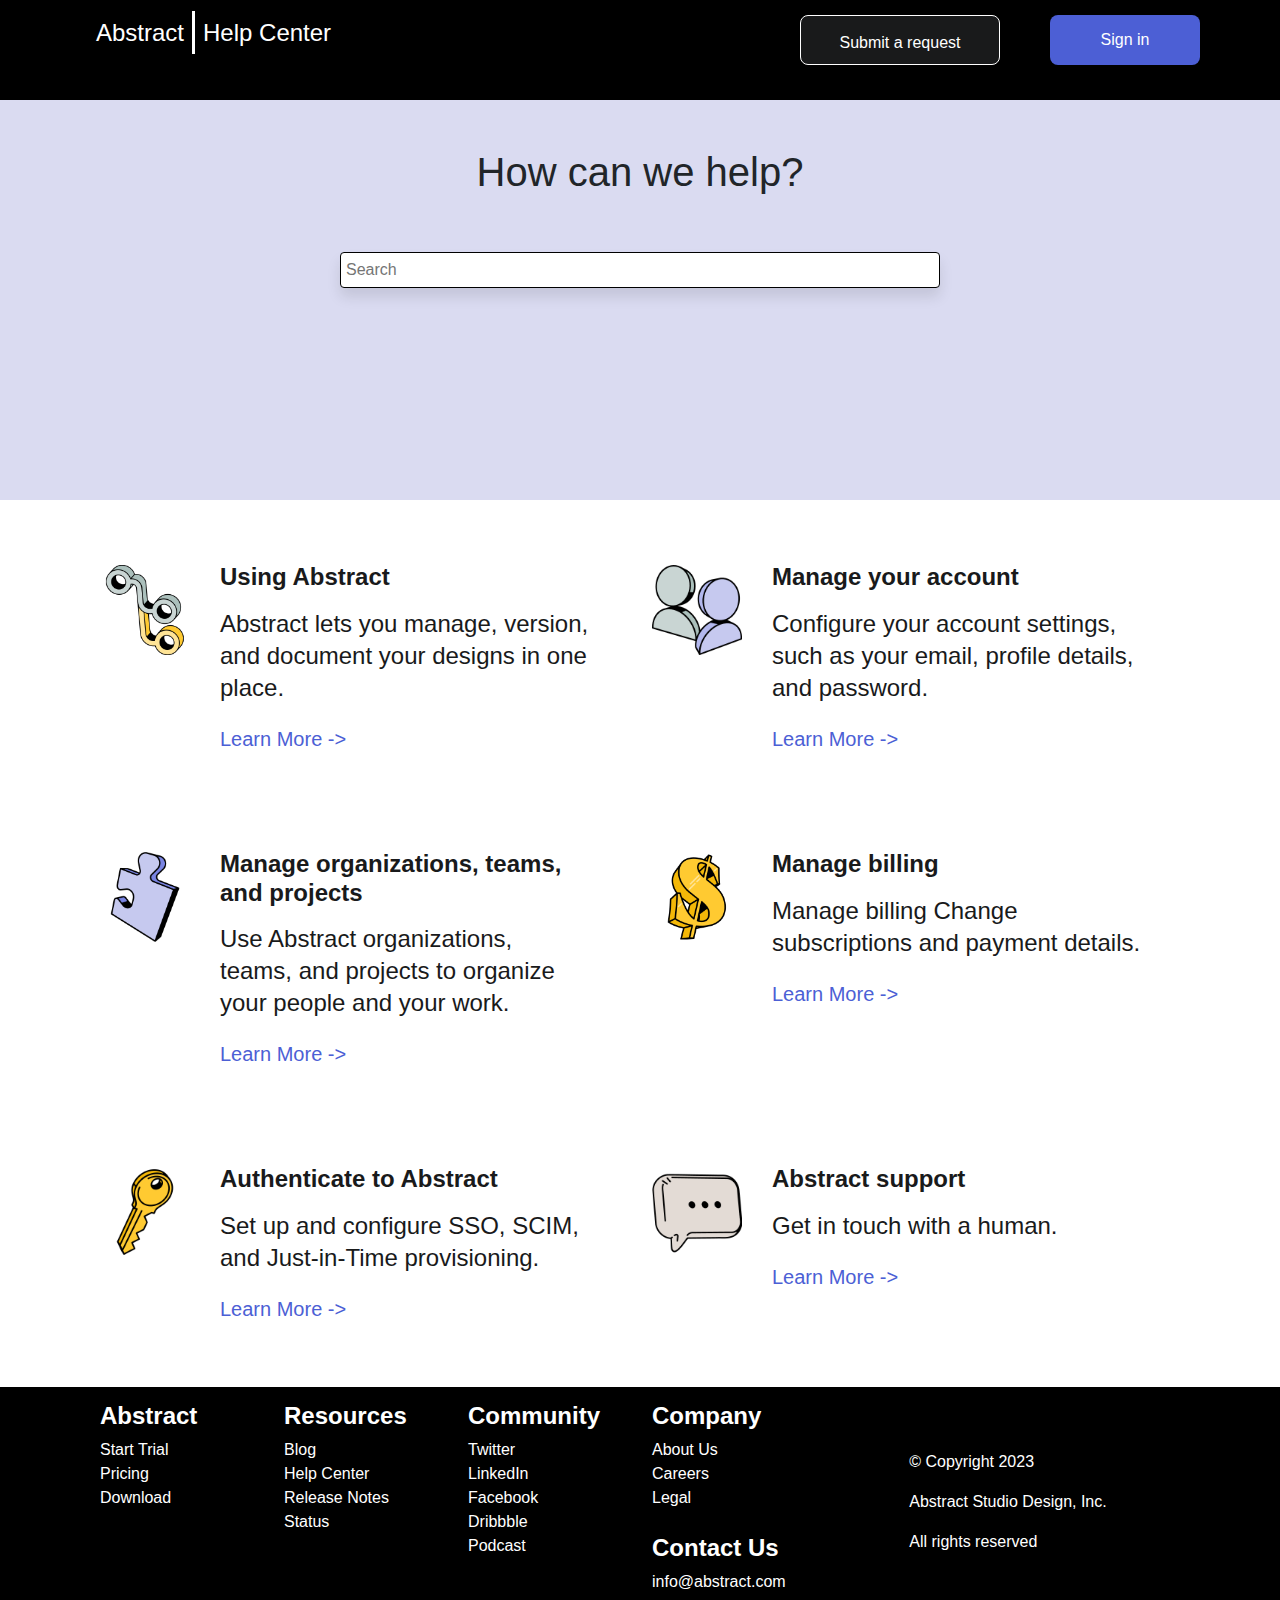
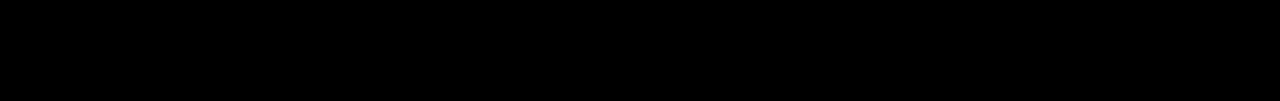
==== index.html @ f5628bef "style" ====
<!DOCTYPE html>
<html lang="en">
  <head>
    <meta charset="UTF-8" />
    <title>Version control for Sketch | Abstract</title>
    <meta name="viewport" content="width=device-width, initial-scale=1.0" />
    <meta name="viewport" content="width=device-width, initial-scale=1.0" />
    <meta content="Abstract" name="description" />
    <meta content="Abstract" name="author" />

    <link rel="stylesheet" href="https://cdn.jsdelivr.net/npm/bootstrap@5.3.2/dist/css/bootstrap.min.css"/>
    <link rel="stylesheet" href="style.css" />
  </head>
  <body>
    <section>
      <div class="container-fluid header ">
        <div class="row d-flex justify-content-between">
          <div class="header-item col-lg-6" id="header-help-center">
            
          </div>
          <div class="header-item col-lg-6 d-flex justify-content-end" id="header-sign">
            
          </div>
        </div>
      </div>
    </section>

    <!--SearchBox  -->
    <section>
      <div class="container-fluid nav-help">
        <div class="row">
          <div class="help-title text-center mt-5" id="help-title">
            
          </div>
          <div class="search-button text-center mt-5" id="nav-search"></div>
        </div>
      </div>
    </section>
    <section class="help-home" id="category-list-item">
      <div class="container-fluid">
        <div class="row">
          <div class="col-xl-6 col-lg-6 col-md-6 col-sm-12 help-item">
            <div class="help-list">
              <div class="list-img">
                <img
                  class="list-img-start"
                  src="images/help-page-1.png"
                  alt=""
                />
              </div>
              <div class="list-block">
                <div class="list-content">
                  <h4 class="list-title">Using Abstract</h4>
                  <div class="list-description">
                    Abstract lets you manage, version, and document your designs
                    in one place.
                  </div>
                  <a
                    href="https://help.abstract.com/hc/en-us/categories/360005436612-Using-Abstract"
                    class="list-link"
                    >Learn More ->
                  </a>
                </div>
              </div>
            </div>
          </div>
          <div class="col-xl-6 col-lg-6 col-md-6 col-sm-12 help-item">
            <div class="help-list">
              <div class="list-img">
                <img
                  class="list-img-start"
                  src="images/help-page-2.png"
                  alt=""
                />
              </div>
              <div class="list-block">
                <div class="list-content">
                  <h4 class="list-title">Manage your account</h4>
                  <div class="list-description">
                    Configure your account settings, such as your email, profile
                    details, and password.
                  </div>
                  <a
                    href="https://help.abstract.com/hc/en-us/categories/360005436612-Using-Abstract"
                    class="list-link"
                    >Learn More ->
                  </a>
                </div>
              </div>
            </div>
          </div>
          <div class="col-xl-6 col-lg-6 col-md-6 col-sm-12 help-item">
            <div class="help-list">
              <div class="list-img">
                <img
                  class="list-img-start"
                  src="images/help-page-3.png"
                  alt=""
                />
              </div>
              <div class="list-block">
                <div class="list-content">
                  <h4 class="list-title">
                    Manage organizations, teams, and projects
                  </h4>
                  <div class="list-description">
                    Use Abstract organizations, teams, and projects to organize
                    your people and your work.
                  </div>
                  <a
                    href="https://help.abstract.com/hc/en-us/categories/360005436612-Using-Abstract"
                    class="list-link"
                    >Learn More ->
                  </a>
                </div>
              </div>
            </div>
          </div>
          <div class="col-xl-6 col-lg-6 col-md-6 col-sm-12 help-item">
            <div class="help-list">
              <div class="list-img">
                <img
                  class="list-img-start"
                  src="images/help-page-4.png"
                  alt=""
                />
              </div>
              <div class="list-block">
                <div class="list-content">
                  <h4 class="list-title">Manage billing</h4>
                  <div class="list-description">
                    Manage billing Change subscriptions and payment details.
                  </div>
                  <a
                    href="https://help.abstract.com/hc/en-us/categories/360005436612-Using-Abstract"
                    class="list-link"
                    >Learn More ->
                  </a>
                </div>
              </div>
            </div>
          </div>
          <div class="col-xl-6 col-lg-6 col-md-6 col-sm-12 help-item">
            <div class="help-list">
              <div class="list-img">
                <img
                  class="list-img-start"
                  src="images/help-page-5.png"
                  alt=""
                />
              </div>
              <div class="list-block">
                <div class="list-content">
                  <h4 class="list-title">Authenticate to Abstract</h4>
                  <div class="list-description">
                    Set up and configure SSO, SCIM, and Just-in-Time
                    provisioning.
                  </div>
                  <a
                    href="https://help.abstract.com/hc/en-us/categories/360005436612-Using-Abstract"
                    class="list-link"
                    >Learn More ->
                  </a>
                </div>
              </div>
            </div>
          </div>
          <div class="col-xl-6 col-lg-6 col-md-6 col-sm-12 help-item">
            <div class="help-list">
              <div class="list-img">
                <img
                  class="list-img-start"
                  src="images/help-page-6.png"
                  alt=""
                />
              </div>
              <div class="list-block">
                <div class="list-content">
                  <h4 class="list-title">Abstract support</h4>
                  <div class="list-description">Get in touch with a human.</div>
                </div>
                <a
                  href="https://help.abstract.com/hc/en-us/categories/360005436612-Using-Abstract"
                  class="list-link"
                  >Learn More ->
                </a>
              </div>
            </div>
          </div>
        </div>
      </div>
    </section>

    <footer id="footer-help-page">
      <div class="container-fluid footer">
        <div class="row">
          <div class="col-lg-8 col-md-12">
            <div class="row">
              <div class="button-play col-lg-3 col-md-6 col-sm-6 mb-2">
                <h5 class="footer-title">
                  Abstract
                </h5>
                <ul>
                  <li class="footer-link" id="abstract-link-1"><a href="#"></a></li>
                  <li class="footer-link" id="abstract-link-2"><a href="#"></a></li>
                  <li class="footer-link" id="abstract-link-3"><a href="#"></a></li>
              </div>
              <div class="button-play col-lg-3 col-md-6 col-sm-6 mb-2">
                <h5 class="footer-title">
                  Resources
                </h5>
                <ul>
                  <li class="footer-link" id="resources-link-1"><a href="#"></a></li>
                  <li class="footer-link" id="resources-link-2"><a href="#"></a></li>
                  <li class="footer-link" id="resources-link-3"><a href="#"></a></li>
                  <li class="footer-link" id="resources-link-4"><a href="#"></a></li>
              </div>
              <div class="button-play col-lg-3 col-md-6 col-sm-6 mb-2" id="community-link">
                
              </div>
              <div class="button-play col-lg-3 col-md-6 col-sm-6 mb-2" >
                <div class="row">
                  <div class="col-lg-12 col-md-6 col-sm-6 mb-2" id="company-link"></div>
                  <div class="col-lg-12 col-md-6 col-sm-6 mb-2" id="contact-us"></div>
                </div>
              </div>
            </div>
          </div>
          <div class="col-lg-4 col-md-12 col-sm-12 d-flex justify-content-center mt-5">
            <div class="row">
              <div class="col-lg-12 col-md-6 col-sm-6">
                  <p>© Copyright 2023</p>
                  <p>Abstract Studio Design, Inc.</p>
                  <p>All rights reserved</p>
              </div>
            </div>
          </div>
      </div>
    </footer>
    <script src="https://cdn.jsdelivr.net/npm/bootstrap@5.3.2/dist/js/bootstrap.bundle.min.js"></script>
    <script src="script.js"></script>
  </body>
</html>
---- style.css ----
body {
  font-family: "GT America Standard", sans-serif;
}

.help-home .container-fluid {
  padding: 15px 100px;
}

.list-img-start {
  max-height: 90px;
  margin-right: 30px;
  display: flex;
  flex-direction: column;
  margin-top: 50px;
}

.help-list {
  position: relative;
  display: flex;
  min-height: 115px;
  width: 100%;
  margin-bottom: 3rem;
  padding-right: 15px;
}

.list-block {
  position: relative;
  color: #191a1b;
  width: 100%;
  padding: 0 1.5rem 0 0;
}

.list-title {
  font-weight: bold;
  margin: 3rem 0 1rem;
}

.list-description {
  font-size: 24px;
  line-height: 32px;
  margin-bottom: 20px;
}

.list-link {
  font-size: 20px;
  text-decoration: none;
  color: #4c5fd5;
  font-weight: 400;
}

.footer {
  padding: 15px 100px;
  font-size: 16px;
  font-weight: 400;
  color: white;
}

.nav-help {
  background-color: #dadbf1;
  height: 400px;
}

.header {
  background-color: #000000;
  padding: 15px 80px;
  height: 100px;
}

.button-play ul {
  list-style-type: none;
  padding: 0px;
}

.button-play a {
  text-decoration: none;
  color: white;
}

.button-play h5 {
  font-size: 24px;
  line-height: 28px;
  font-weight: bold;
}

#footer-help-page {
  padding-bottom: 60px;
}

.header-item a {
  color: #fff;
  font-size: 24px;
  text-decoration: none;
}
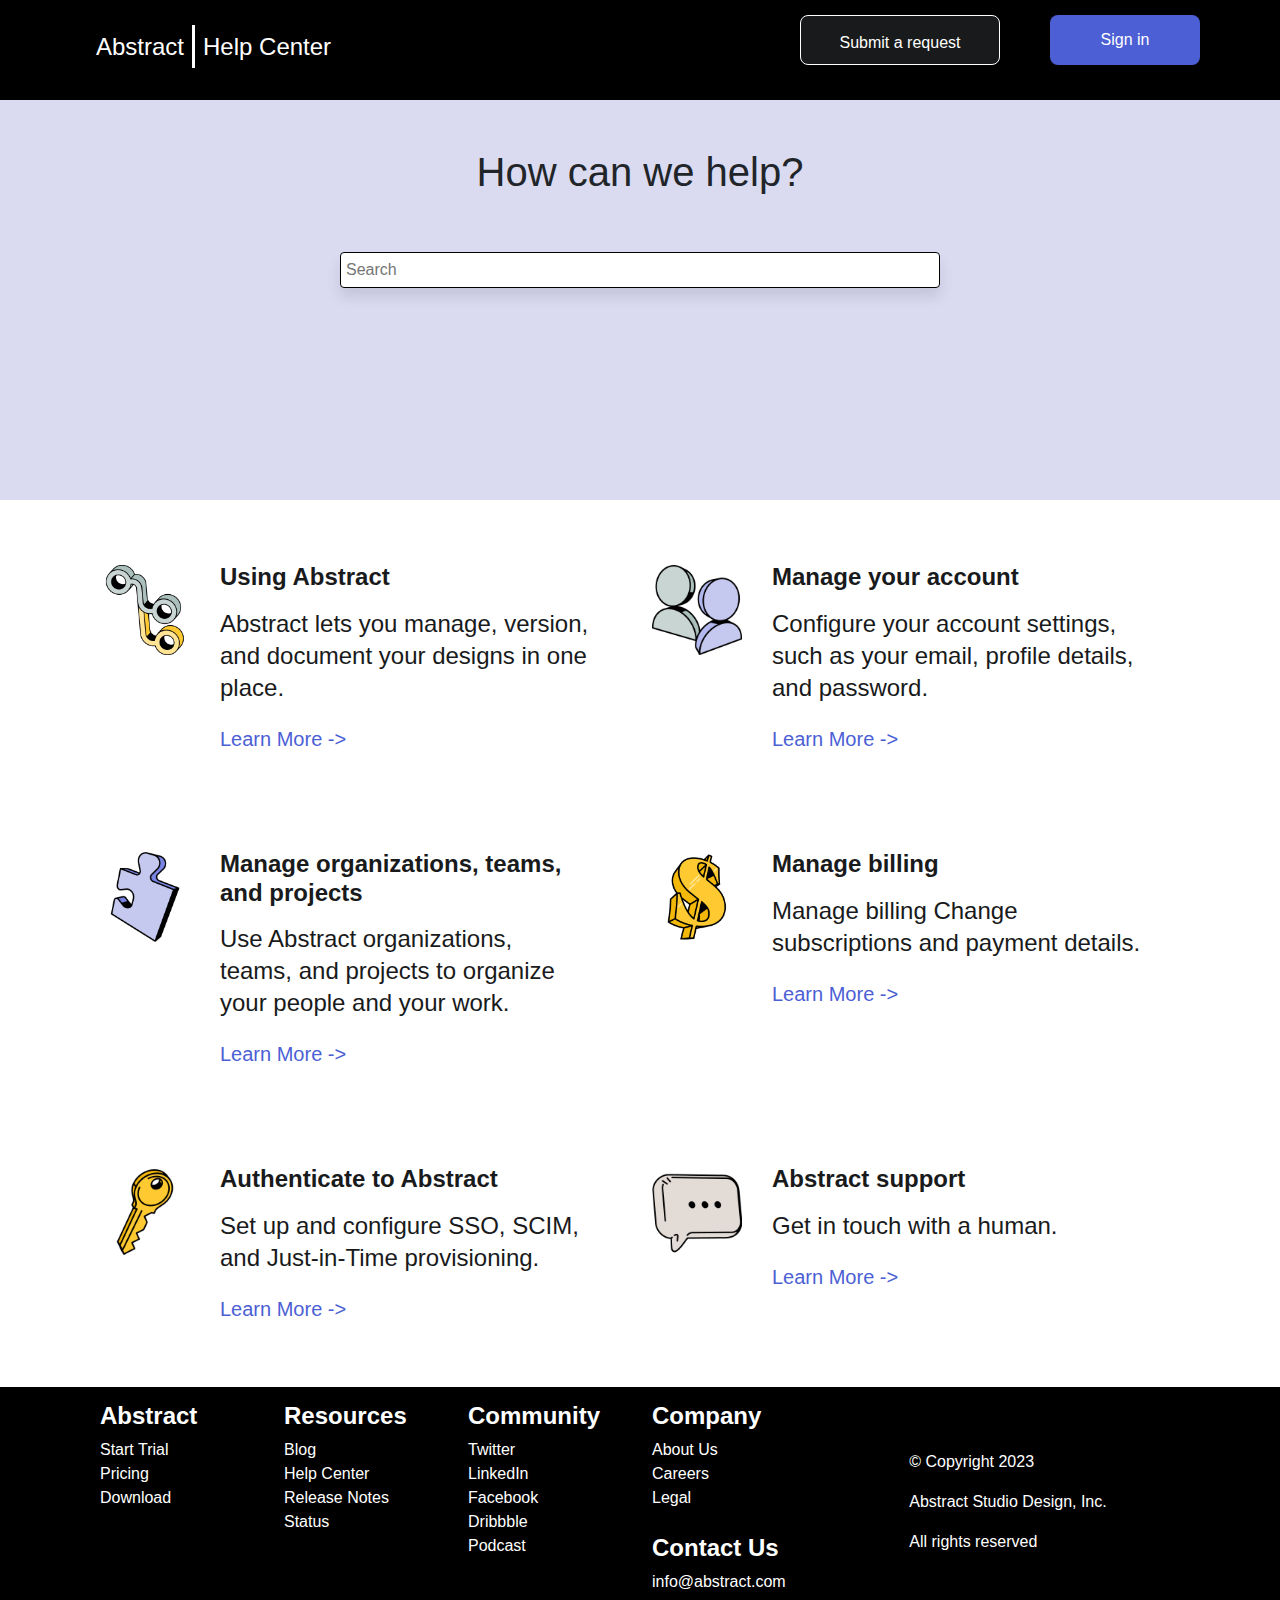
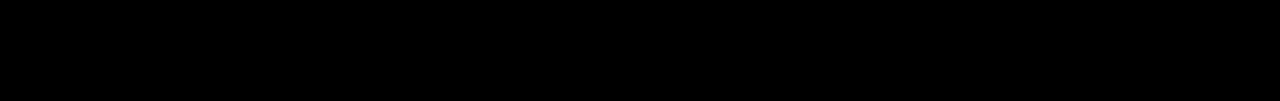
==== commit 89246fe2: "header style" ====
--- a/index.html
+++ b/index.html
@@ -13,8 +13,8 @@
   </head>
   <body>
     <section>
-      <div class="container-fluid header ">
-        <div class="row d-flex justify-content-between">
+      <div class="container-fluid header">
+        <div class="row d-flex justify-content-between align-items-end ">
           <div class="header-item col-lg-6" id="header-help-center">
             
           </div>
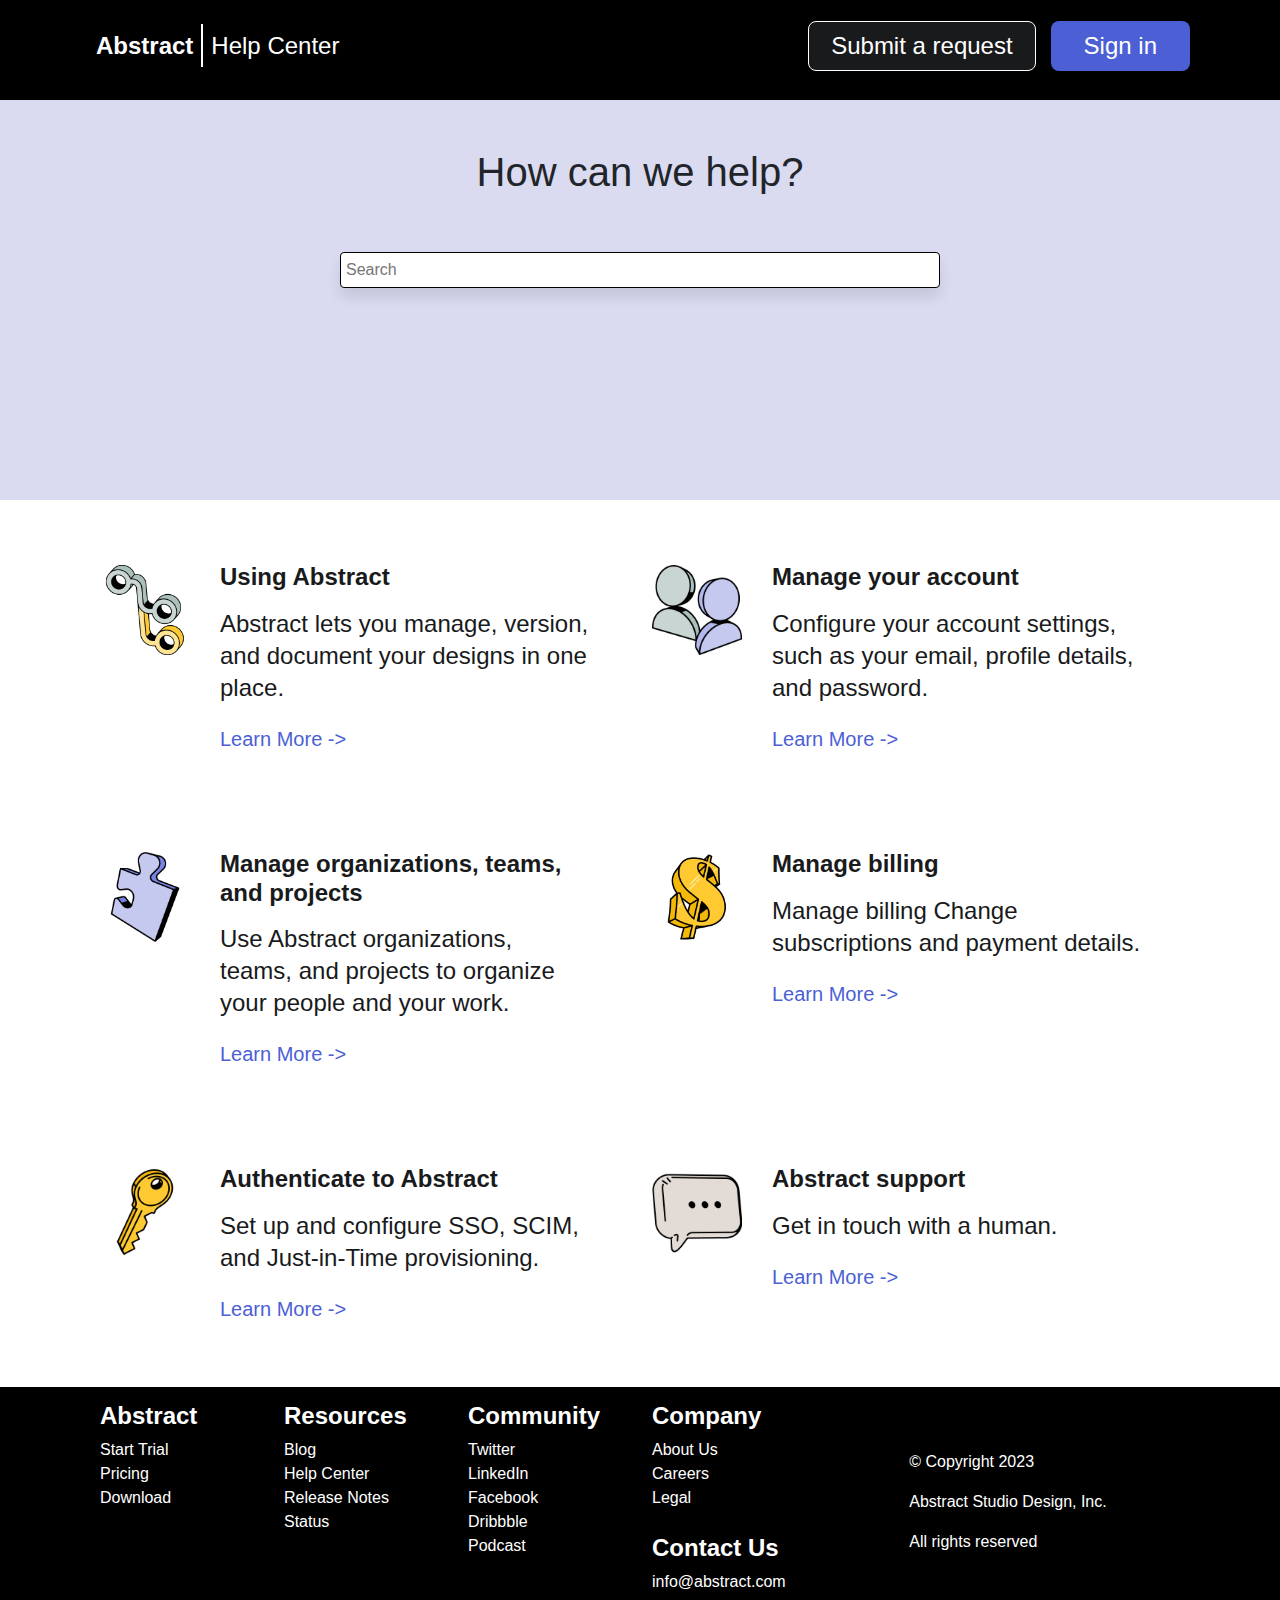
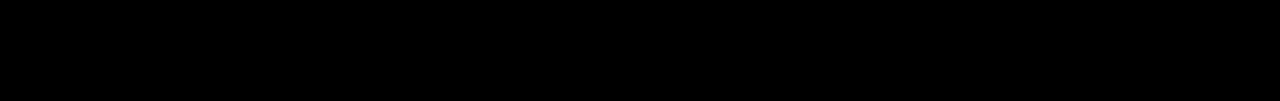
==== commit 3d4bab0d: "help center style" ====
--- a/index.html
+++ b/index.html
@@ -14,7 +14,7 @@
   <body>
     <section>
       <div class="container-fluid header">
-        <div class="row d-flex justify-content-between align-items-end ">
+        <div class="row d-flex justify-content-between align-items-center ">
           <div class="header-item col-lg-6" id="header-help-center">
             
           </div>
--- a/style.css
+++ b/style.css
@@ -91,3 +91,10 @@
   font-size: 24px;
   text-decoration: none;
 }
+
+#header-sign {
+  display: flex;
+  padding: 6px 22px;
+  font-size: 24px;
+  font-weight: 400px;
+}
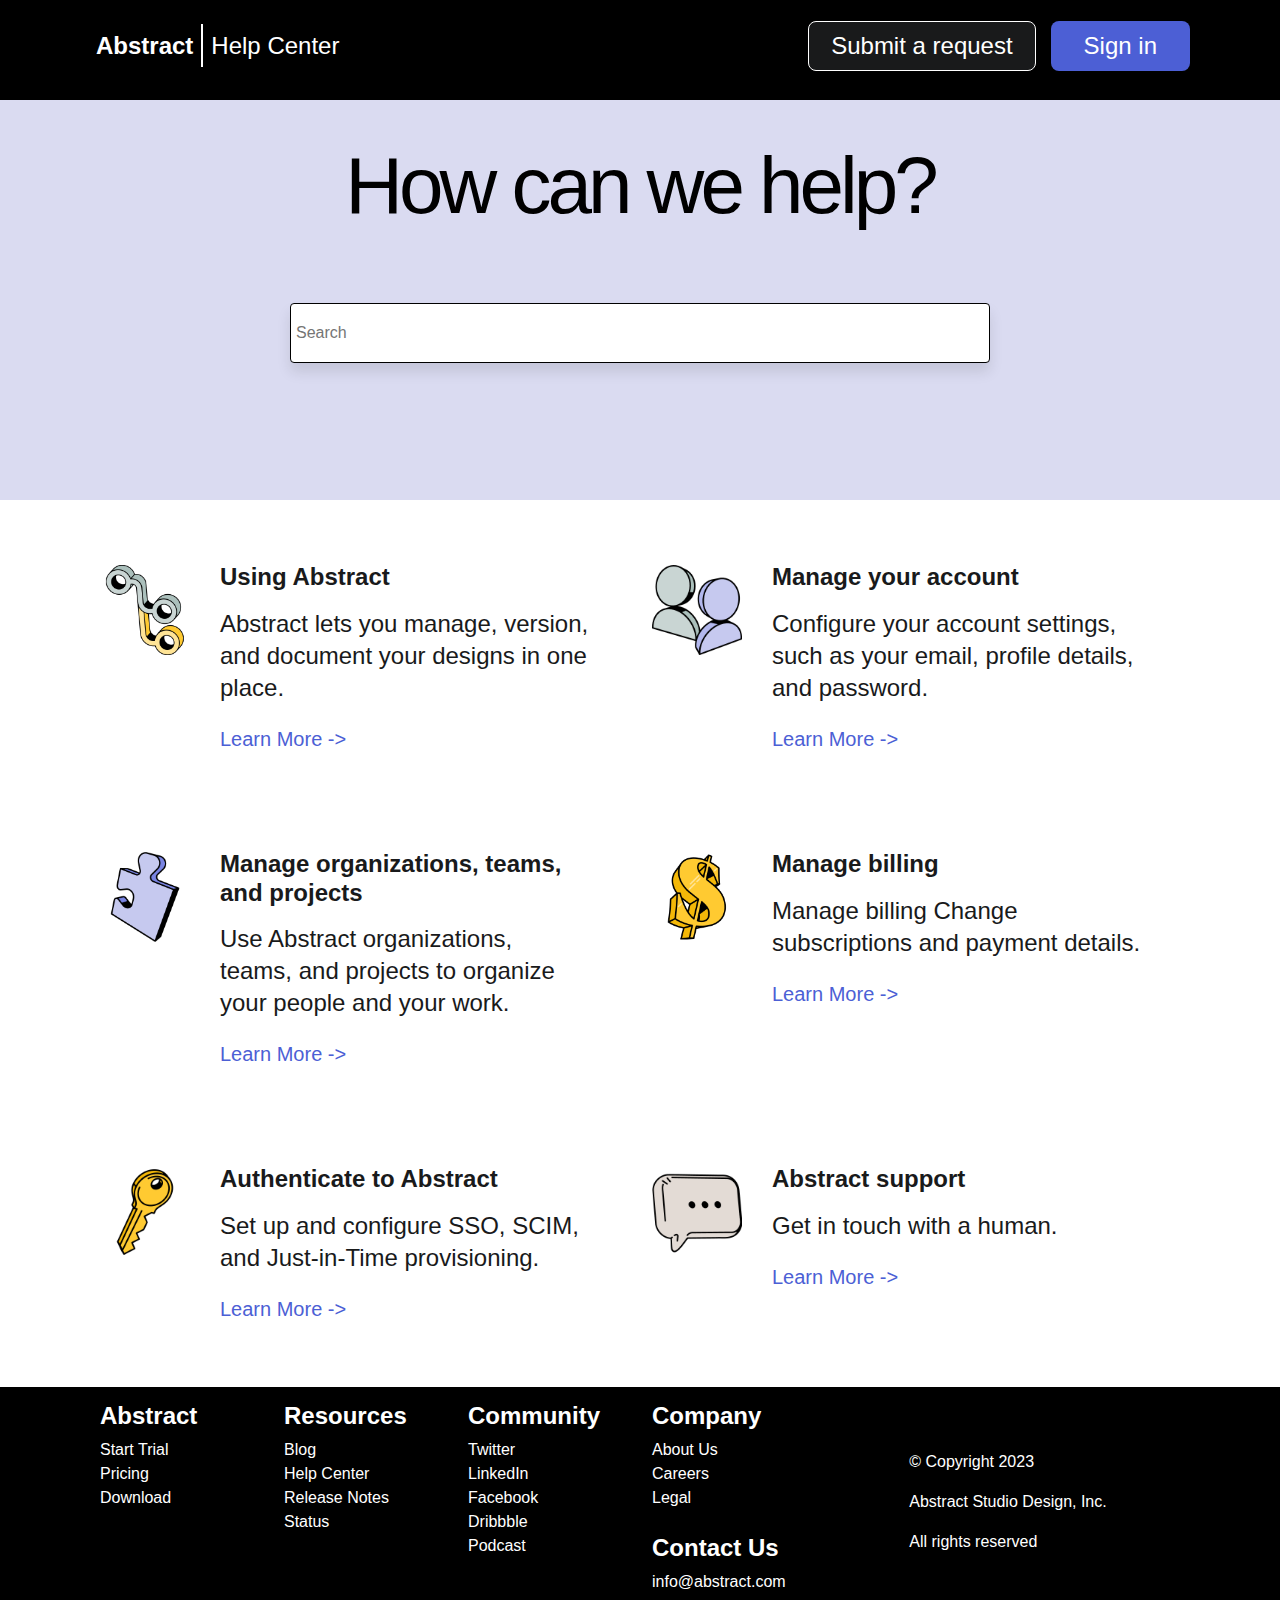
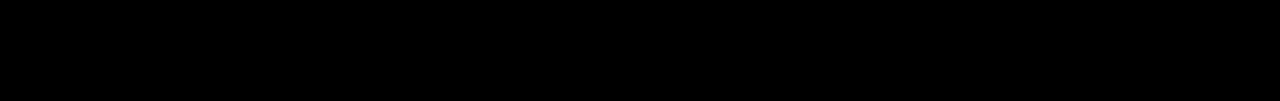
==== commit b5d68eac: "abst" ====
--- a/index.html
+++ b/index.html
@@ -29,10 +29,9 @@
     <section>
       <div class="container-fluid nav-help">
         <div class="row">
-          <div class="help-title text-center mt-5" id="help-title">
-            
-          </div>
+          <div class="help-title text-center mt-5" id="help-title"></div>
           <div class="search-button text-center mt-5" id="nav-search"></div>
+            <button type="button" class="btn btn-link"> <i class="bi bi-arrow-right"></i></button>
         </div>
       </div>
     </section>
--- a/style.css
+++ b/style.css
@@ -98,3 +98,25 @@
   font-size: 24px;
   font-weight: 400px;
 }
+
+.help-title h1 {
+  color: #000000;
+  font-size: 80px;
+  letter-spacing: -4px;
+  line-height: 76px;
+  font-weight: 400;
+  margin: 0 0 1rem;
+}
+
+.search-button {
+  padding: 15px 15px;
+}
+
+.arrow-svg {
+  transform: translateY(-50%);
+  position: absolute;
+  right: 15px;
+  bottom: -5px;
+  z-index: 100;
+  transition: all 0.3s;
+}
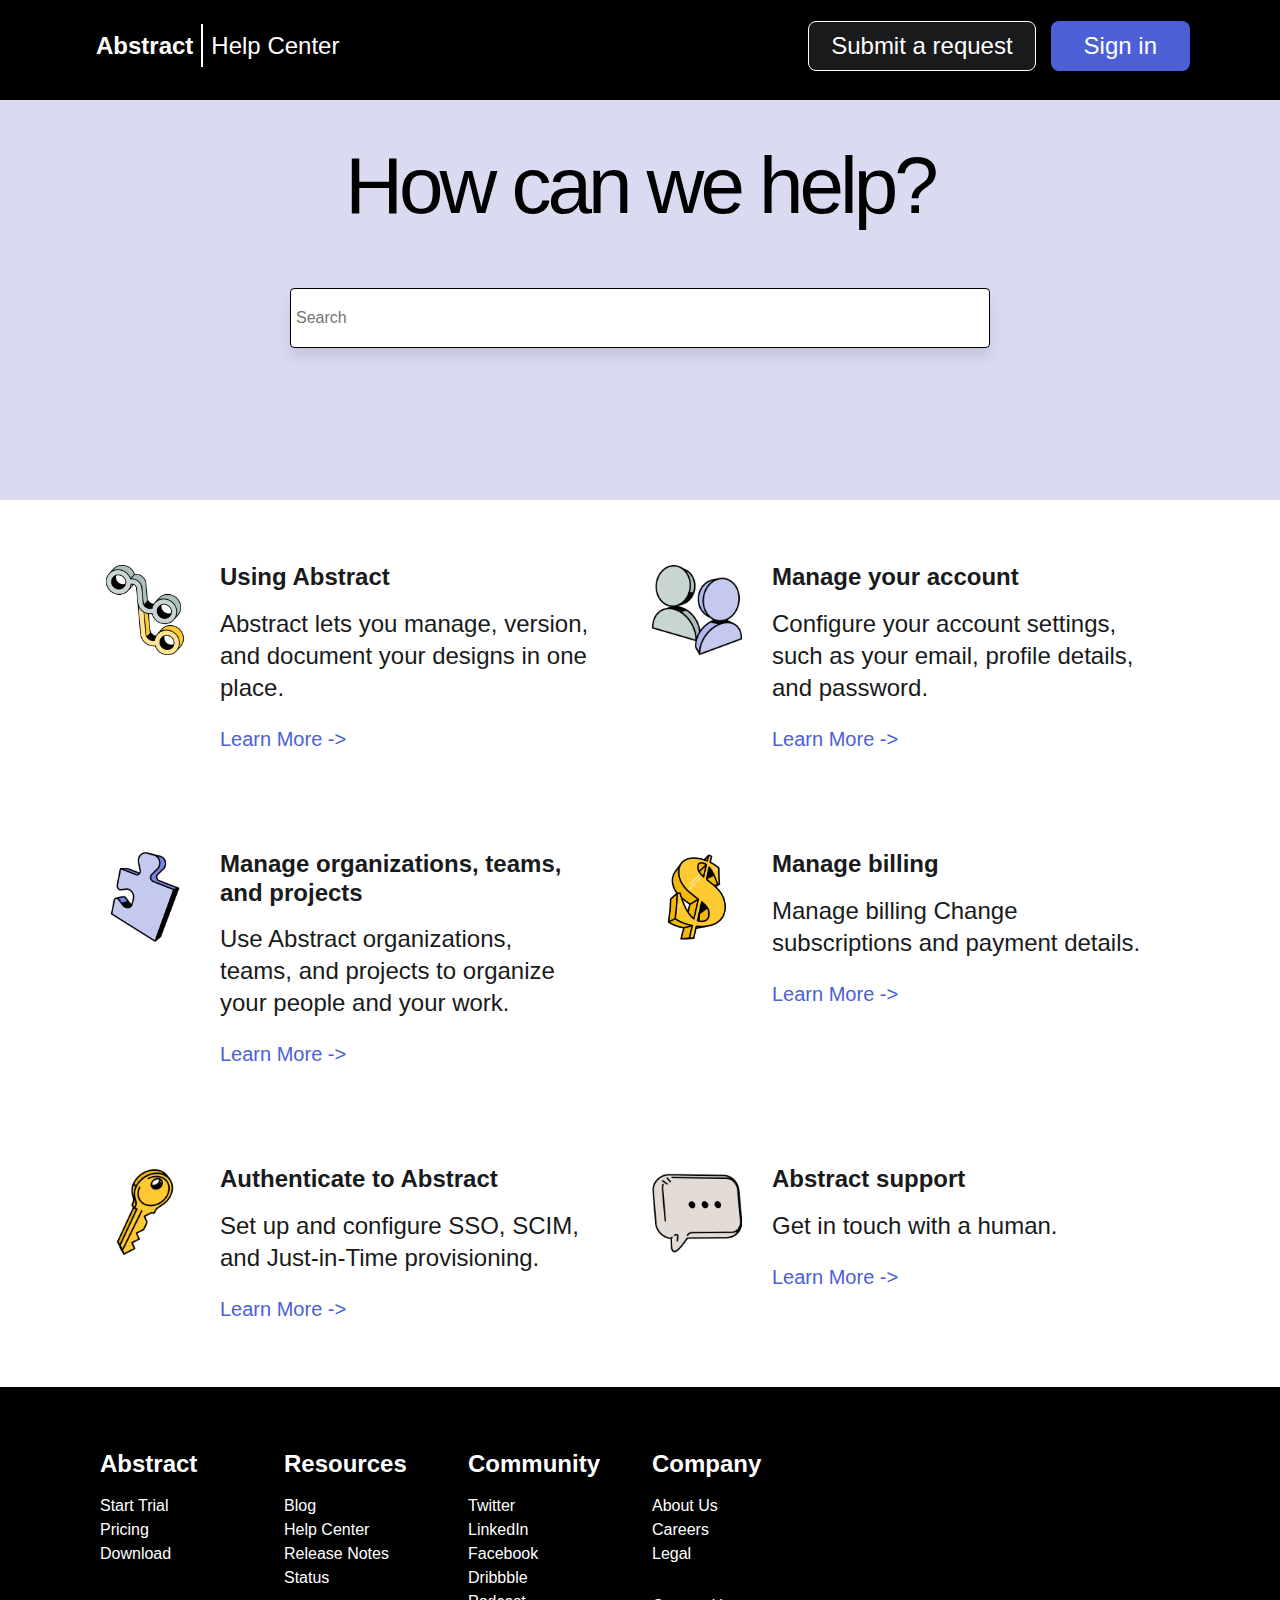
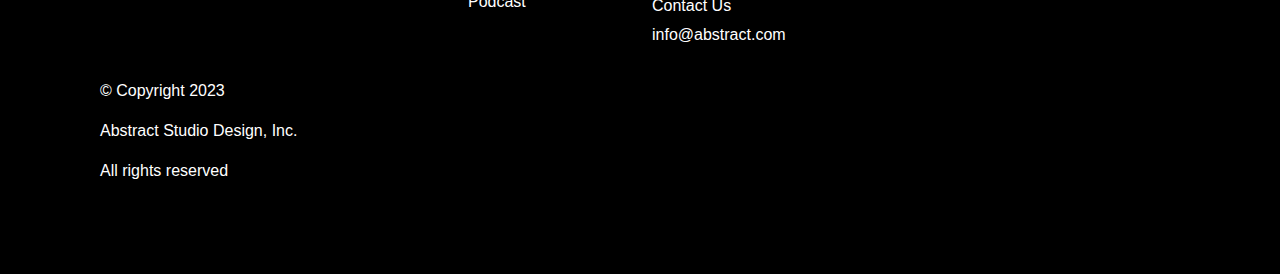
==== commit ea57872a: "copy" ====
--- a/index.html
+++ b/index.html
@@ -220,17 +220,12 @@
               <div class="button-play col-lg-3 col-md-6 col-sm-6 mb-2" >
                 <div class="row">
                   <div class="col-lg-12 col-md-6 col-sm-6 mb-2" id="company-link"></div>
-                  <div class="col-lg-12 col-md-6 col-sm-6 mb-2" id="contact-us"></div>
-                </div>
-              </div>
-            </div>
-          </div>
-          <div class="col-lg-4 col-md-12 col-sm-12 d-flex justify-content-center mt-5">
-            <div class="row">
-              <div class="col-lg-12 col-md-6 col-sm-6">
-                  <p>© Copyright 2023</p>
-                  <p>Abstract Studio Design, Inc.</p>
-                  <p>All rights reserved</p>
+                </div>
+              </div>
+              <div class="button-play-copyright">
+                <p>© Copyright 2023</p>
+                <p>Abstract Studio Design, Inc.</p>
+                <p>All rights reserved</p>
               </div>
             </div>
           </div>
--- a/style.css
+++ b/style.css
@@ -80,7 +80,14 @@
   font-size: 24px;
   line-height: 28px;
   font-weight: bold;
+  margin: 48px 0px 16px;
 }
+
+/* .button-play-copyright {
+  position: absolute;
+  right: 0;
+  bottom: 0;
+} */
 
 #footer-help-page {
   padding-bottom: 60px;
@@ -108,10 +115,6 @@
   margin: 0 0 1rem;
 }
 
-.search-button {
-  padding: 15px 15px;
-}
-
 .arrow-svg {
   transform: translateY(-50%);
   position: absolute;
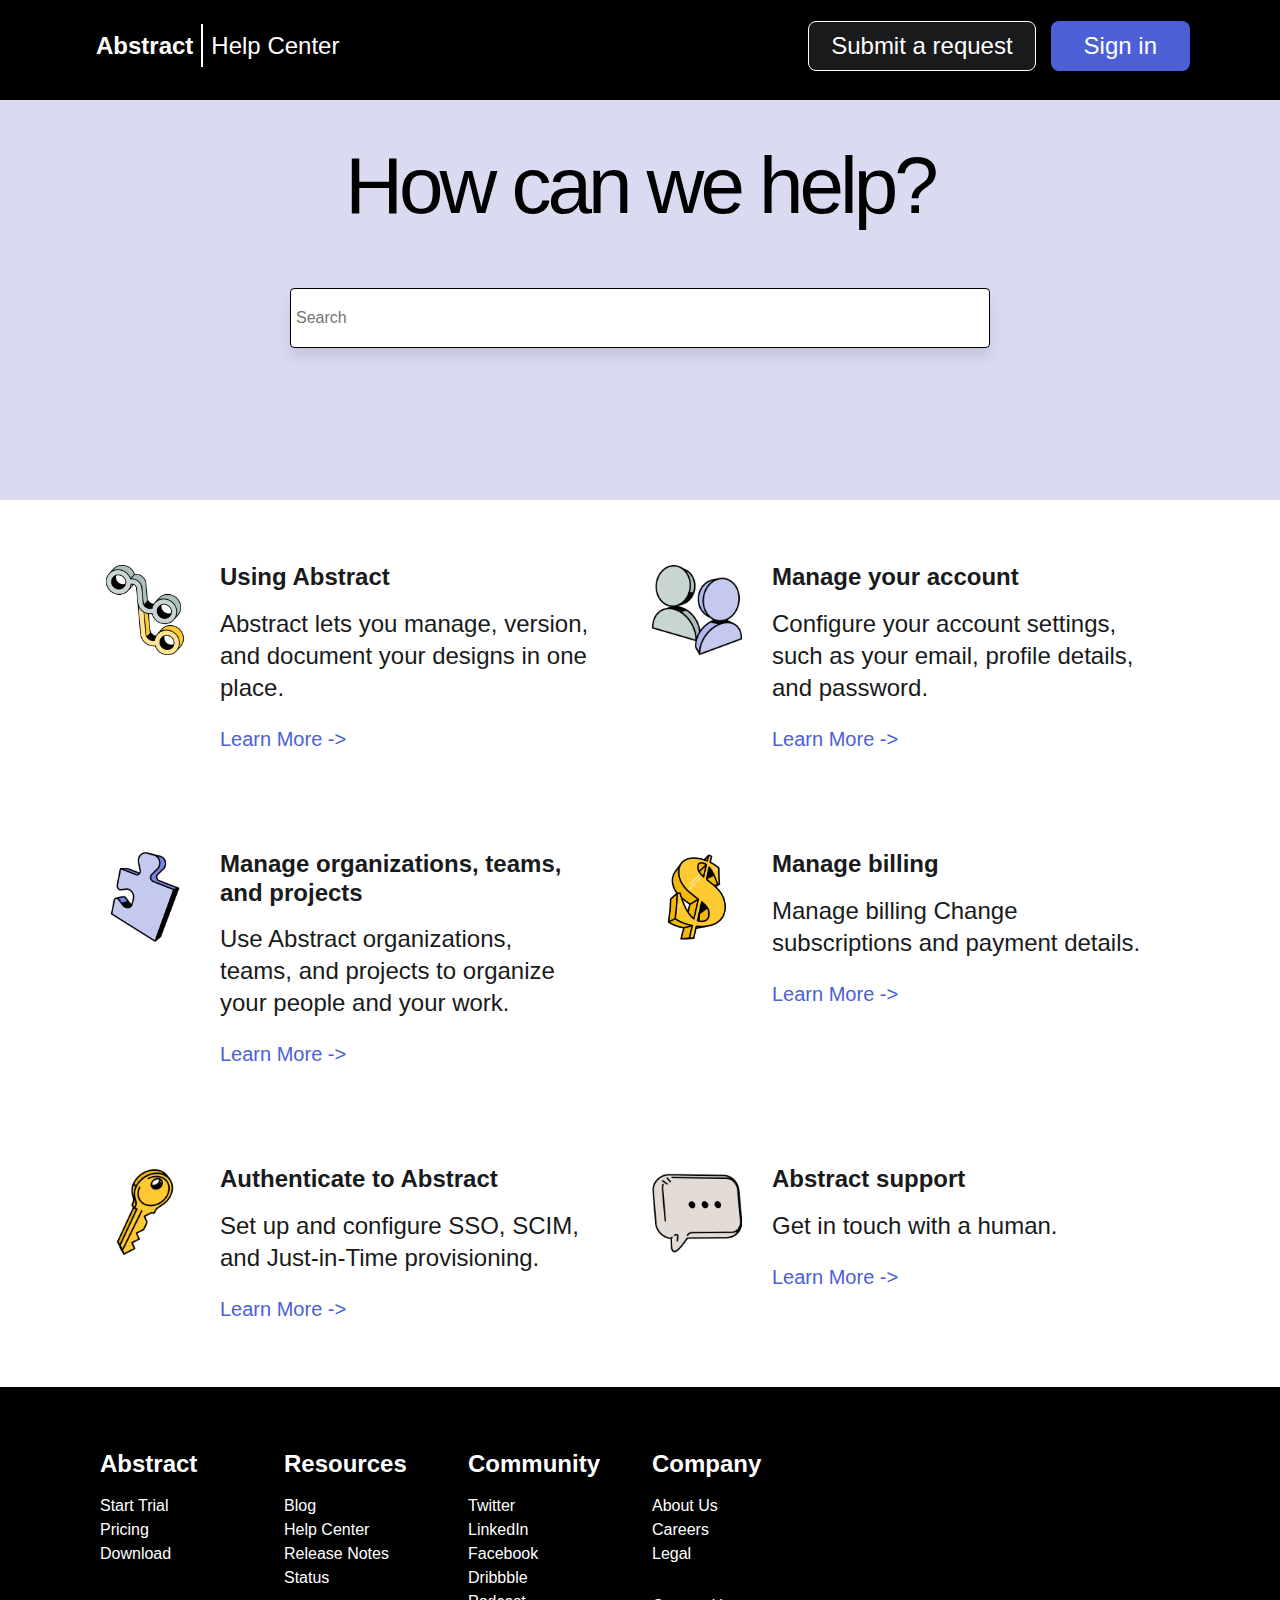
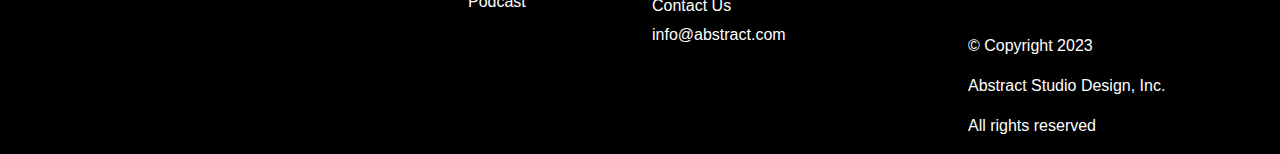
==== commit 64d4f635: "footer style" ====
--- a/index.html
+++ b/index.html
@@ -190,7 +190,7 @@
       </div>
     </section>
 
-    <footer id="footer-help-page">
+    <section id="footer-help-page">
       <div class="container-fluid footer">
         <div class="row">
           <div class="col-lg-8 col-md-12">
@@ -222,15 +222,19 @@
                   <div class="col-lg-12 col-md-6 col-sm-6 mb-2" id="company-link"></div>
                 </div>
               </div>
-              <div class="button-play-copyright">
-                <p>© Copyright 2023</p>
-                <p>Abstract Studio Design, Inc.</p>
-                <p>All rights reserved</p>
-              </div>
-            </div>
-          </div>
-      </div>
-    </footer>
+            </div>
+          </div>
+          <div class="button-play-copyright col-lg-4 col-md-12 col-sm-12 d-flex justify-content-center mt-5">
+            <div class="row">
+              <div class=" col-lg-12 col-md-6 col-sm-6">
+                  <p>© Copyright 2023</p>
+                  <p>Abstract Studio Design, Inc.</p>
+                  <p>All rights reserved</p>
+              </div>
+            </div>
+          </div>
+      </div>
+    </section>
     <script src="https://cdn.jsdelivr.net/npm/bootstrap@5.3.2/dist/js/bootstrap.bundle.min.js"></script>
     <script src="script.js"></script>
   </body>
--- a/style.css
+++ b/style.css
@@ -83,14 +83,15 @@
   margin: 48px 0px 16px;
 }
 
-/* .button-play-copyright {
+.button-play-copyright {
   position: absolute;
-  right: 0;
-  bottom: 0;
-} */
+  bottom: 0px;
+  right: 0px;
+}
 
 #footer-help-page {
   padding-bottom: 60px;
+  position: relative;
 }
 
 .header-item a {
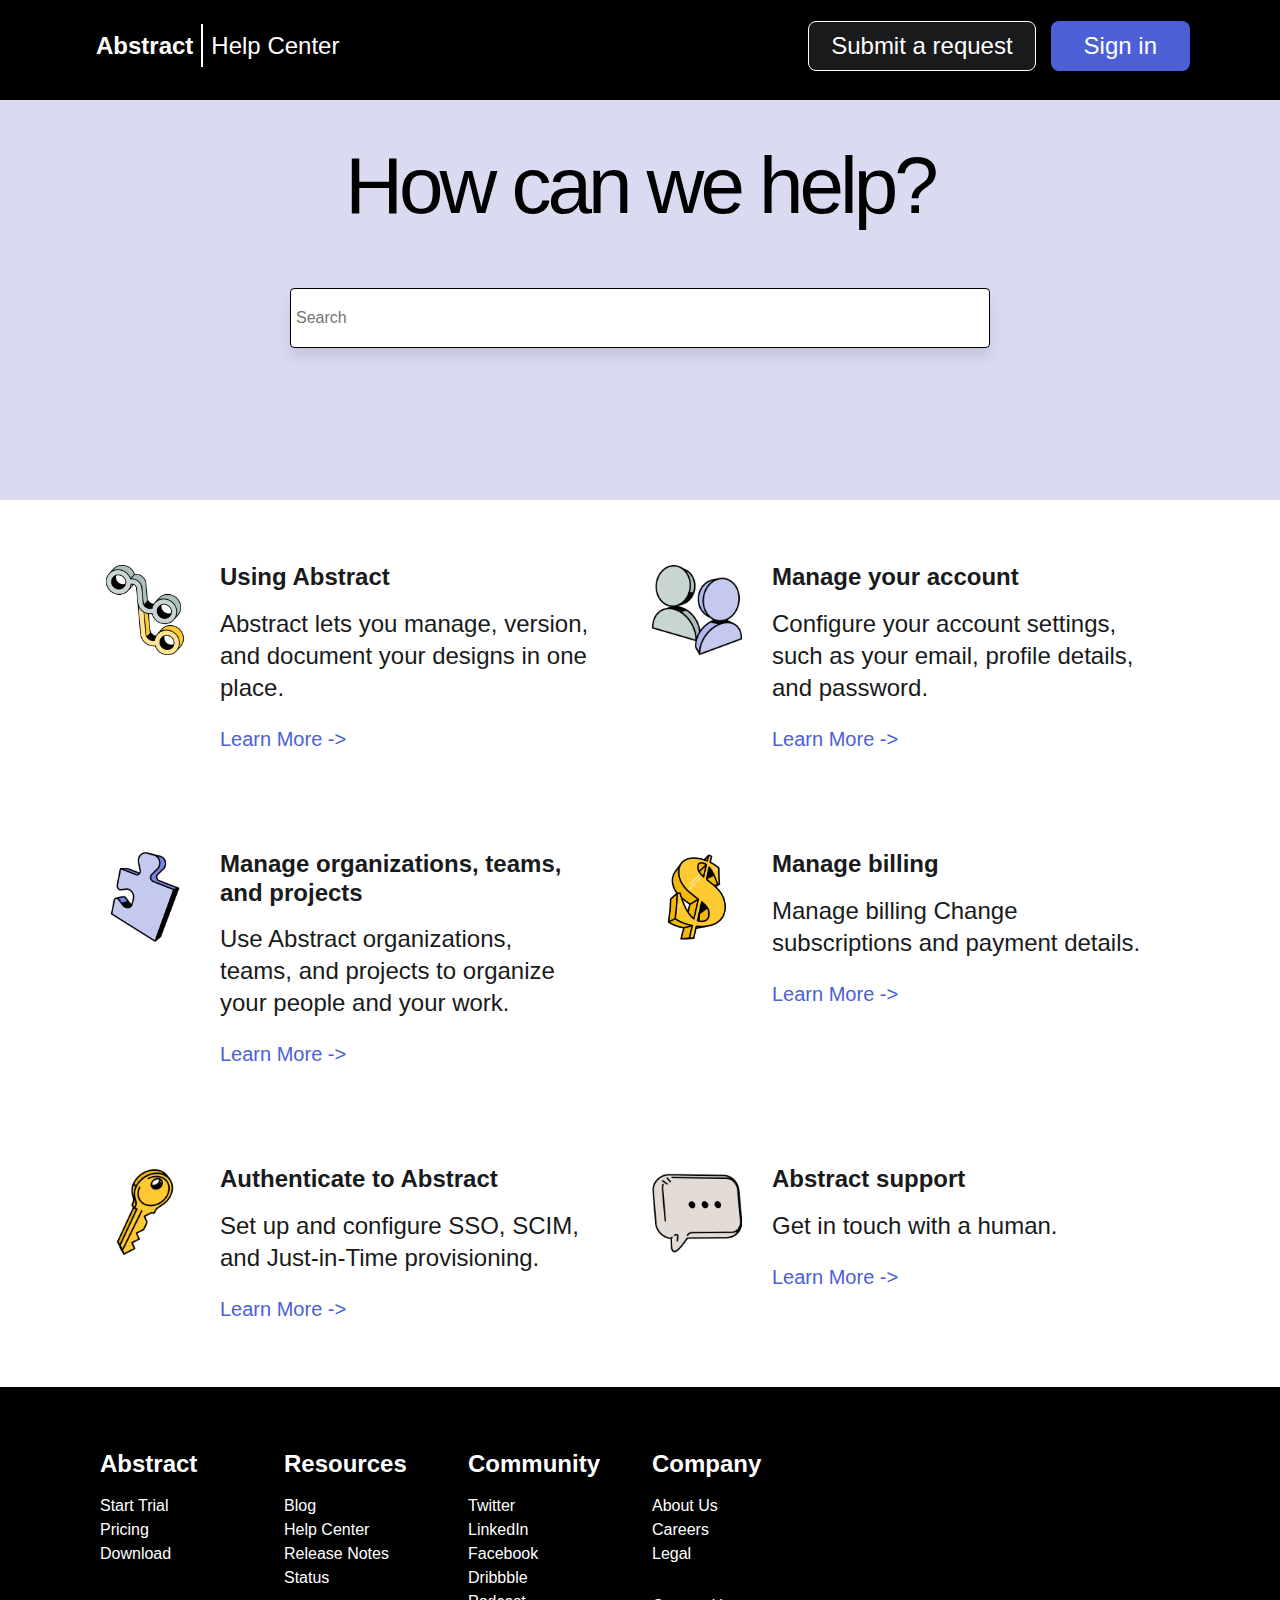
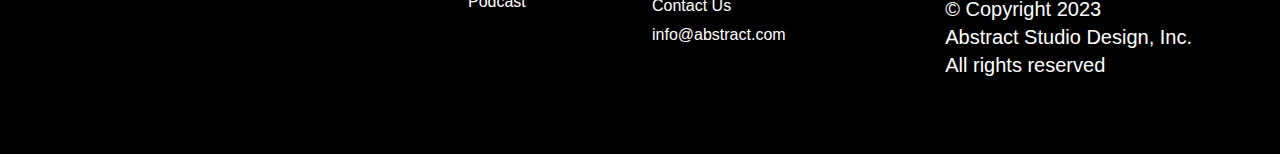
==== commit 3ebe61e9: "footer" ====
--- a/index.html
+++ b/index.html
@@ -55,7 +55,7 @@
                     in one place.
                   </div>
                   <a
-                    href="https://help.abstract.com/hc/en-us/categories/360005436612-Using-Abstract"
+                    href="#"
                     class="list-link"
                     >Learn More ->
                   </a>
@@ -80,7 +80,7 @@
                     details, and password.
                   </div>
                   <a
-                    href="https://help.abstract.com/hc/en-us/categories/360005436612-Using-Abstract"
+                    href="#"
                     class="list-link"
                     >Learn More ->
                   </a>
@@ -107,7 +107,7 @@
                     your people and your work.
                   </div>
                   <a
-                    href="https://help.abstract.com/hc/en-us/categories/360005436612-Using-Abstract"
+                    href="#"
                     class="list-link"
                     >Learn More ->
                   </a>
@@ -131,7 +131,7 @@
                     Manage billing Change subscriptions and payment details.
                   </div>
                   <a
-                    href="https://help.abstract.com/hc/en-us/categories/360005436612-Using-Abstract"
+                    href="#"
                     class="list-link"
                     >Learn More ->
                   </a>
@@ -156,7 +156,7 @@
                     provisioning.
                   </div>
                   <a
-                    href="https://help.abstract.com/hc/en-us/categories/360005436612-Using-Abstract"
+                    href="#"
                     class="list-link"
                     >Learn More ->
                   </a>
@@ -179,7 +179,7 @@
                   <div class="list-description">Get in touch with a human.</div>
                 </div>
                 <a
-                  href="https://help.abstract.com/hc/en-us/categories/360005436612-Using-Abstract"
+                  href="#"
                   class="list-link"
                   >Learn More ->
                 </a>
@@ -225,15 +225,16 @@
             </div>
           </div>
           <div class="button-play-copyright col-lg-4 col-md-12 col-sm-12 d-flex justify-content-center mt-5">
-            <div class="row">
-              <div class=" col-lg-12 col-md-6 col-sm-6">
+            
+              <div class="copyright-text">
                   <p>© Copyright 2023</p>
                   <p>Abstract Studio Design, Inc.</p>
                   <p>All rights reserved</p>
               </div>
-            </div>
-          </div>
-      </div>
+            
+          </div>
+      </div>
+    </div>  
     </section>
     <script src="https://cdn.jsdelivr.net/npm/bootstrap@5.3.2/dist/js/bootstrap.bundle.min.js"></script>
     <script src="script.js"></script>
--- a/style.css
+++ b/style.css
@@ -84,9 +84,19 @@
 }
 
 .button-play-copyright {
+  position: relative;
+}
+
+.copyright-text {
   position: absolute;
   bottom: 0px;
   right: 0px;
+}
+
+.button-play-copyright p {
+  margin: 0px;
+  font-size: 20px;
+  line-height: 28px;
 }
 
 #footer-help-page {
